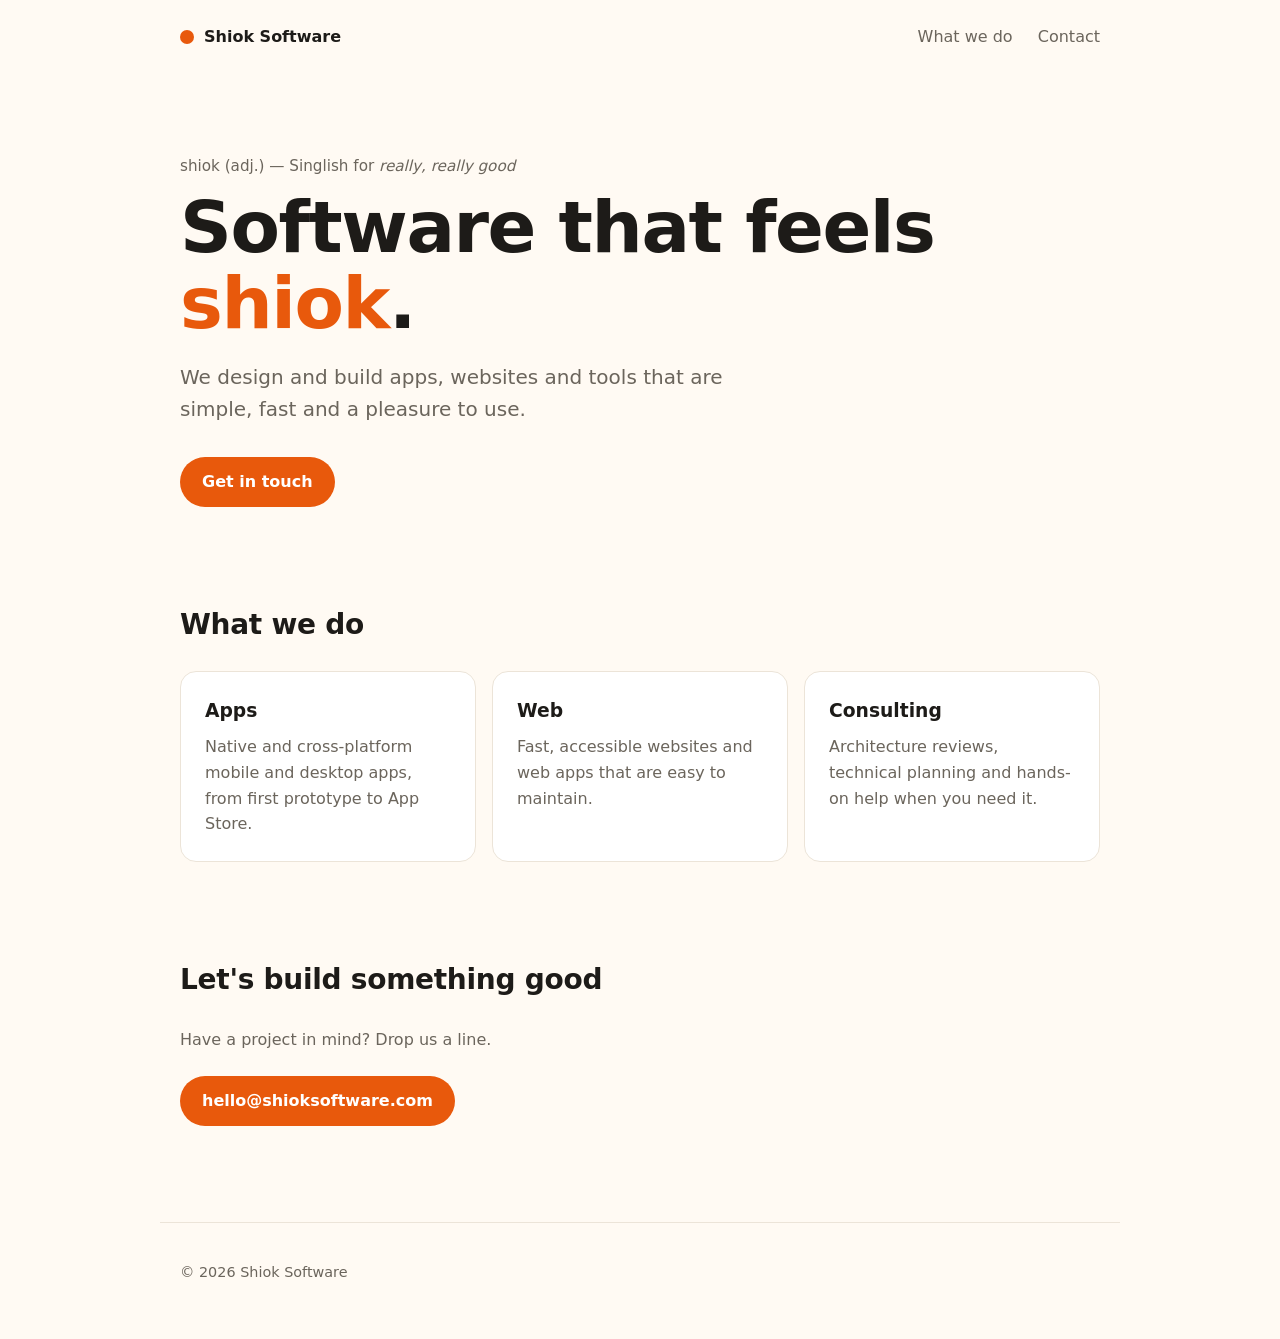
==== index.html @ 0a22ba6d "Initial static site for shioksoftware.com Co-Authored-By: Claude Opus 5.5 <noreply@anthropic.com>" ====
<!doctype html>
<html lang="en">
<head>
  <meta charset="utf-8">
  <meta name="viewport" content="width=device-width, initial-scale=1">
  <title>Shiok Software</title>
  <meta name="description" content="Shiok Software builds simple, reliable software that feels good to use.">
  <link rel="icon" href="favicon.svg" type="image/svg+xml">
  <meta property="og:title" content="Shiok Software">
  <meta property="og:description" content="Simple, reliable software that feels good to use.">
  <meta property="og:url" content="https://shioksoftware.com/">
  <link rel="stylesheet" href="style.css">
</head>
<body>
  <header class="wrap nav">
    <a class="logo" href="/"><span class="dot"></span>Shiok Software</a>
    <nav>
      <a href="#work">What we do</a>
      <a href="#contact">Contact</a>
    </nav>
  </header>

  <main>
    <section class="wrap hero">
      <p class="eyebrow">shiok (adj.) — Singlish for <em>really, really good</em></p>
      <h1>Software that feels <span class="accent">shiok</span>.</h1>
      <p class="lede">We design and build apps, websites and tools that are simple, fast and a pleasure to use.</p>
      <a class="btn" href="#contact">Get in touch</a>
    </section>

    <section id="work" class="wrap">
      <h2>What we do</h2>
      <div class="grid">
        <article class="card">
          <h3>Apps</h3>
          <p>Native and cross-platform mobile and desktop apps, from first prototype to App Store.</p>
        </article>
        <article class="card">
          <h3>Web</h3>
          <p>Fast, accessible websites and web apps that are easy to maintain.</p>
        </article>
        <article class="card">
          <h3>Consulting</h3>
          <p>Architecture reviews, technical planning and hands-on help when you need it.</p>
        </article>
      </div>
    </section>

    <section id="contact" class="wrap contact">
      <h2>Let's build something good</h2>
      <p>Have a project in mind? Drop us a line.</p>
      <a class="btn" href="mailto:hello@shioksoftware.com">hello@shioksoftware.com</a>
    </section>
  </main>

  <footer class="wrap footer">
    <p>&copy; <span id="year">2026</span> Shiok Software</p>
  </footer>

  <script>document.getElementById('year').textContent = new Date().getFullYear();</script>
</body>
</html>
---- style.css ----
:root {
  --bg: #fffaf3;
  --fg: #1d1b18;
  --muted: #6b655c;
  --card: #ffffff;
  --border: #ece4d8;
  --accent: #e8590c;
  --accent-fg: #ffffff;
}

@media (prefers-color-scheme: dark) {
  :root {
    --bg: #15130f;
    --fg: #f4efe7;
    --muted: #a59d91;
    --card: #1e1b16;
    --border: #2e2a23;
    --accent: #ff7a33;
    --accent-fg: #15130f;
  }
}

* { box-sizing: border-box; }

html { scroll-behavior: smooth; }

body {
  margin: 0;
  background: var(--bg);
  color: var(--fg);
  font-family: system-ui, -apple-system, "Segoe UI", Roboto, sans-serif;
  line-height: 1.6;
}

a { color: inherit; }

.wrap {
  max-width: 960px;
  margin: 0 auto;
  padding: 0 20px;
}

.nav {
  display: flex;
  align-items: center;
  justify-content: space-between;
  padding-top: 24px;
  padding-bottom: 24px;
}

.logo {
  display: flex;
  align-items: center;
  gap: 10px;
  font-weight: 700;
  text-decoration: none;
}

.dot {
  width: 14px;
  height: 14px;
  border-radius: 50%;
  background: var(--accent);
}

nav a {
  margin-left: 20px;
  color: var(--muted);
  text-decoration: none;
}

nav a:hover { color: var(--fg); }

.hero { padding-top: 80px; padding-bottom: 96px; }

.eyebrow {
  color: var(--muted);
  font-size: 0.95rem;
  margin: 0 0 12px;
}

h1 {
  font-size: clamp(2.4rem, 7vw, 4.5rem);
  line-height: 1.05;
  letter-spacing: -0.02em;
  margin: 0 0 20px;
}

.accent { color: var(--accent); }

.lede {
  font-size: 1.25rem;
  color: var(--muted);
  max-width: 560px;
  margin: 0 0 32px;
}

.btn {
  display: inline-block;
  background: var(--accent);
  color: var(--accent-fg);
  padding: 12px 22px;
  border-radius: 999px;
  font-weight: 600;
  text-decoration: none;
}

.btn:hover { filter: brightness(1.08); }

h2 {
  font-size: 1.75rem;
  letter-spacing: -0.01em;
  margin: 0 0 24px;
}

.grid {
  display: grid;
  grid-template-columns: repeat(auto-fit, minmax(240px, 1fr));
  gap: 16px;
}

.card {
  background: var(--card);
  border: 1px solid var(--border);
  border-radius: 16px;
  padding: 24px;
}

.card h3 { margin: 0 0 8px; }
.card p { margin: 0; color: var(--muted); }

.contact {
  padding-top: 96px;
  padding-bottom: 96px;
}

.contact p { color: var(--muted); margin: 0 0 24px; }

.footer {
  border-top: 1px solid var(--border);
  padding-top: 24px;
  padding-bottom: 40px;
  color: var(--muted);
  font-size: 0.9rem;
}

@media (max-width: 480px) {
  nav a { margin-left: 14px; }
  .hero { padding-top: 48px; padding-bottom: 64px; }
}
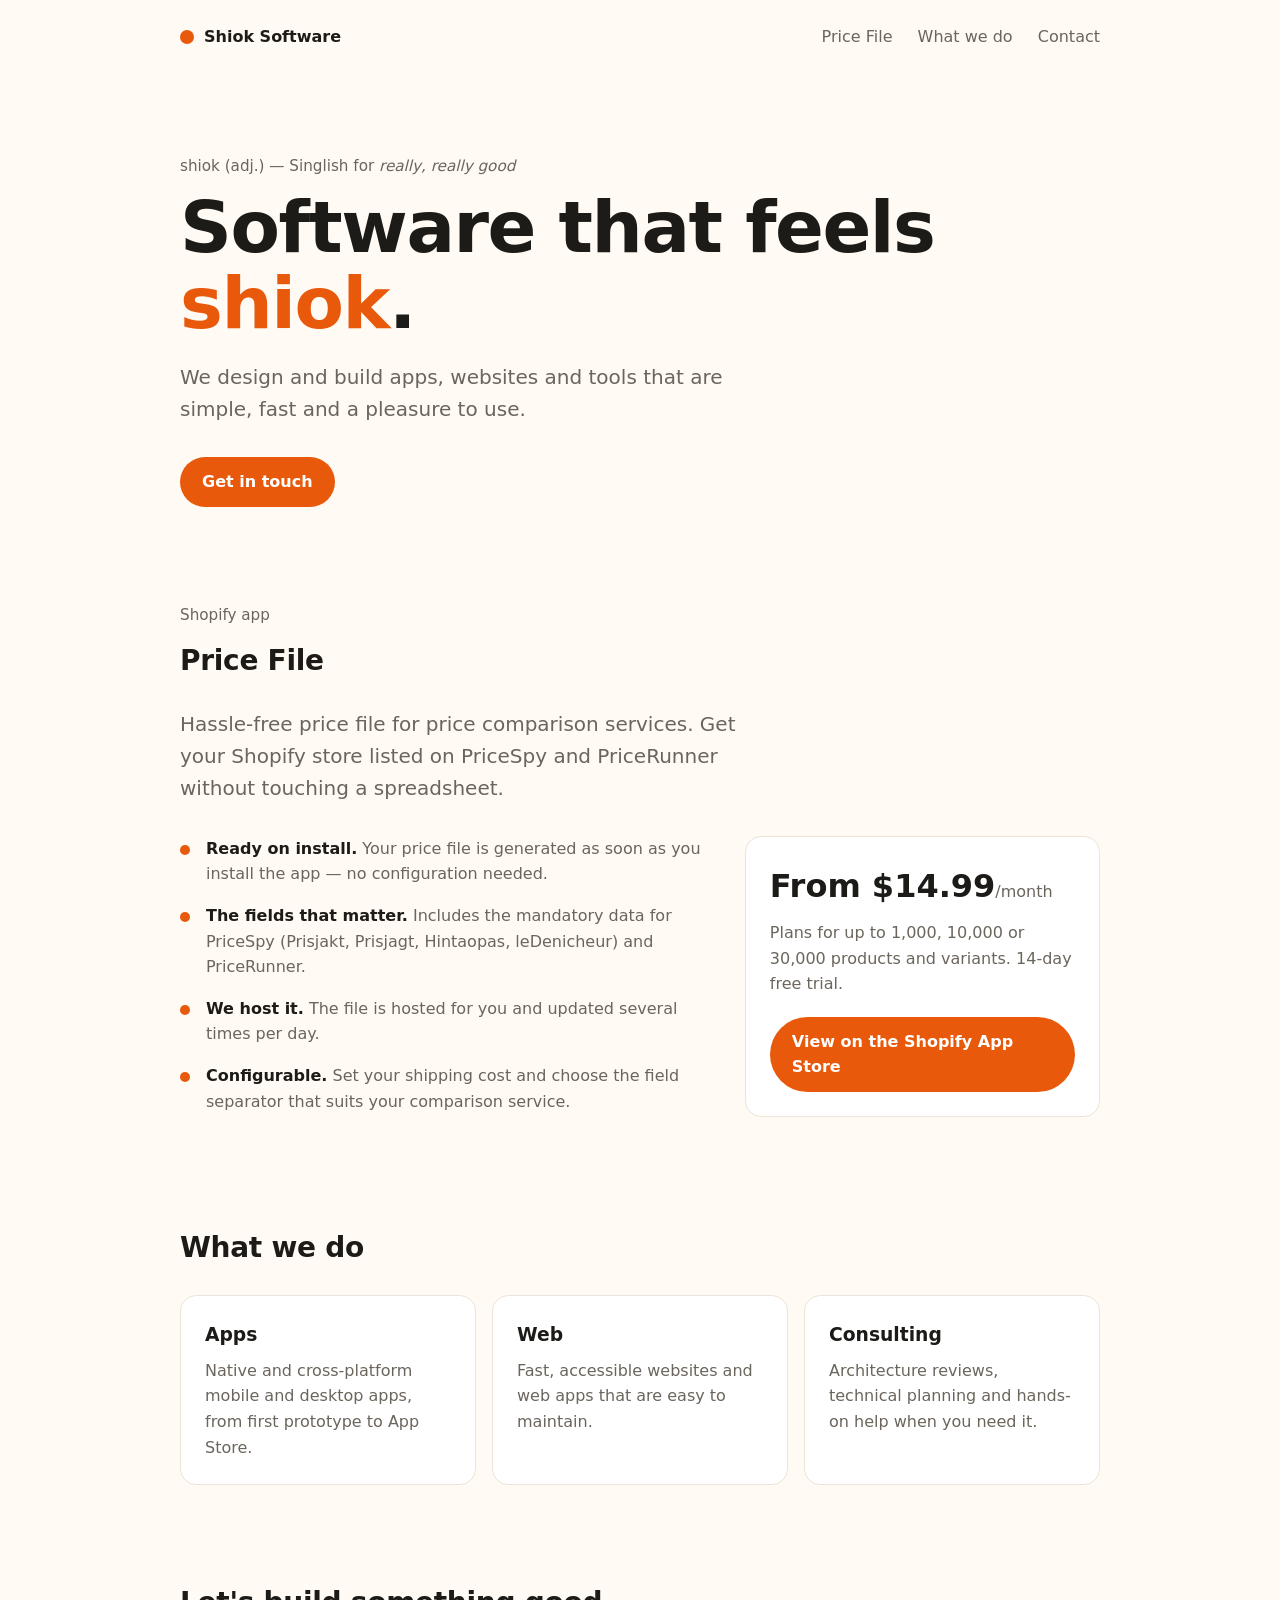
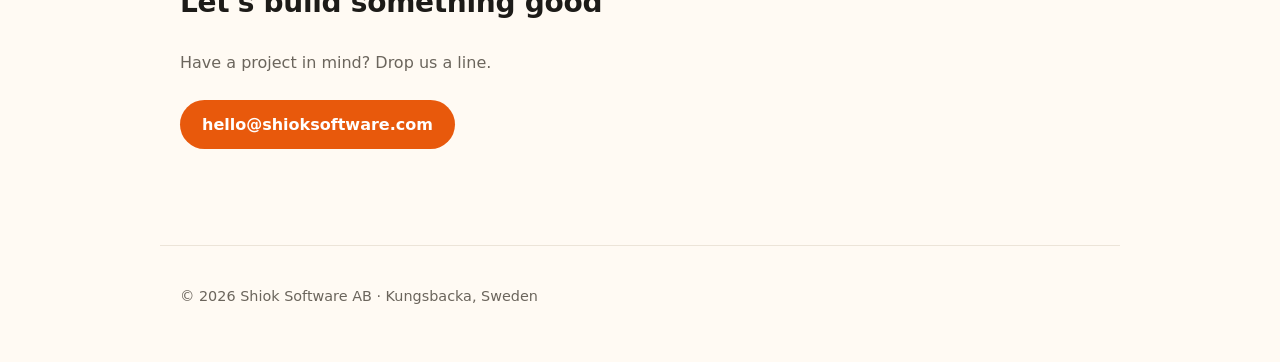
==== commit fdeb53b0: "Add Price File Shopify app section Co-Authored-By: Claude Opus 5.5 <noreply@anthropic.com>" ====
--- a/index.html
+++ b/index.html
@@ -15,6 +15,7 @@
   <header class="wrap nav">
     <a class="logo" href="/"><span class="dot"></span>Shiok Software</a>
     <nav>
+      <a href="#price-file">Price File</a>
       <a href="#work">What we do</a>
       <a href="#contact">Contact</a>
     </nav>
@@ -26,6 +27,25 @@
       <h1>Software that feels <span class="accent">shiok</span>.</h1>
       <p class="lede">We design and build apps, websites and tools that are simple, fast and a pleasure to use.</p>
       <a class="btn" href="#contact">Get in touch</a>
+    </section>
+
+    <section id="price-file" class="wrap product">
+      <p class="eyebrow">Shopify app</p>
+      <h2>Price File</h2>
+      <p class="lede">Hassle-free price file for price comparison services. Get your Shopify store listed on PriceSpy and PriceRunner without touching a spreadsheet.</p>
+      <div class="product-body">
+        <ul class="features">
+          <li><strong>Ready on install.</strong> Your price file is generated as soon as you install the app — no configuration needed.</li>
+          <li><strong>The fields that matter.</strong> Includes the mandatory data for PriceSpy (Prisjakt, Prisjagt, Hintaopas, leDenicheur) and PriceRunner.</li>
+          <li><strong>We host it.</strong> The file is hosted for you and updated several times per day.</li>
+          <li><strong>Configurable.</strong> Set your shipping cost and choose the field separator that suits your comparison service.</li>
+        </ul>
+        <div class="card price-card">
+          <p class="price">From $14.99<span>/month</span></p>
+          <p>Plans for up to 1,000, 10,000 or 30,000 products and variants. 14-day free trial.</p>
+          <a class="btn" href="https://apps.shopify.com/price-file">View on the Shopify App Store</a>
+        </div>
+      </div>
     </section>
 
     <section id="work" class="wrap">
@@ -54,7 +74,7 @@
   </main>
 
   <footer class="wrap footer">
-    <p>&copy; <span id="year">2026</span> Shiok Software</p>
+    <p>&copy; <span id="year">2026</span> Shiok Software AB · Kungsbacka, Sweden</p>
   </footer>
 
   <script>document.getElementById('year').textContent = new Date().getFullYear();</script>
--- a/style.css
+++ b/style.css
@@ -129,6 +129,62 @@
 .card h3 { margin: 0 0 8px; }
 .card p { margin: 0; color: var(--muted); }
 
+.product { padding-bottom: 96px; }
+
+.product .lede { margin-bottom: 32px; }
+
+.product-body {
+  display: grid;
+  grid-template-columns: 3fr 2fr;
+  gap: 32px;
+  align-items: start;
+}
+
+.features {
+  list-style: none;
+  margin: 0;
+  padding: 0;
+}
+
+.features li {
+  position: relative;
+  padding-left: 26px;
+  margin-bottom: 16px;
+  color: var(--muted);
+}
+
+.features li::before {
+  content: "";
+  position: absolute;
+  left: 0;
+  top: 0.55em;
+  width: 10px;
+  height: 10px;
+  border-radius: 50%;
+  background: var(--accent);
+}
+
+.features strong { color: var(--fg); }
+
+.price-card p { color: var(--muted); margin: 0 0 20px; }
+
+.price-card .price {
+  color: var(--fg);
+  font-size: 2rem;
+  font-weight: 700;
+  margin-bottom: 8px;
+}
+
+.price span {
+  font-size: 1rem;
+  font-weight: 400;
+  color: var(--muted);
+}
+
+@media (max-width: 720px) {
+  .product-body { grid-template-columns: 1fr; }
+}
+
 .contact {
   padding-top: 96px;
   padding-bottom: 96px;
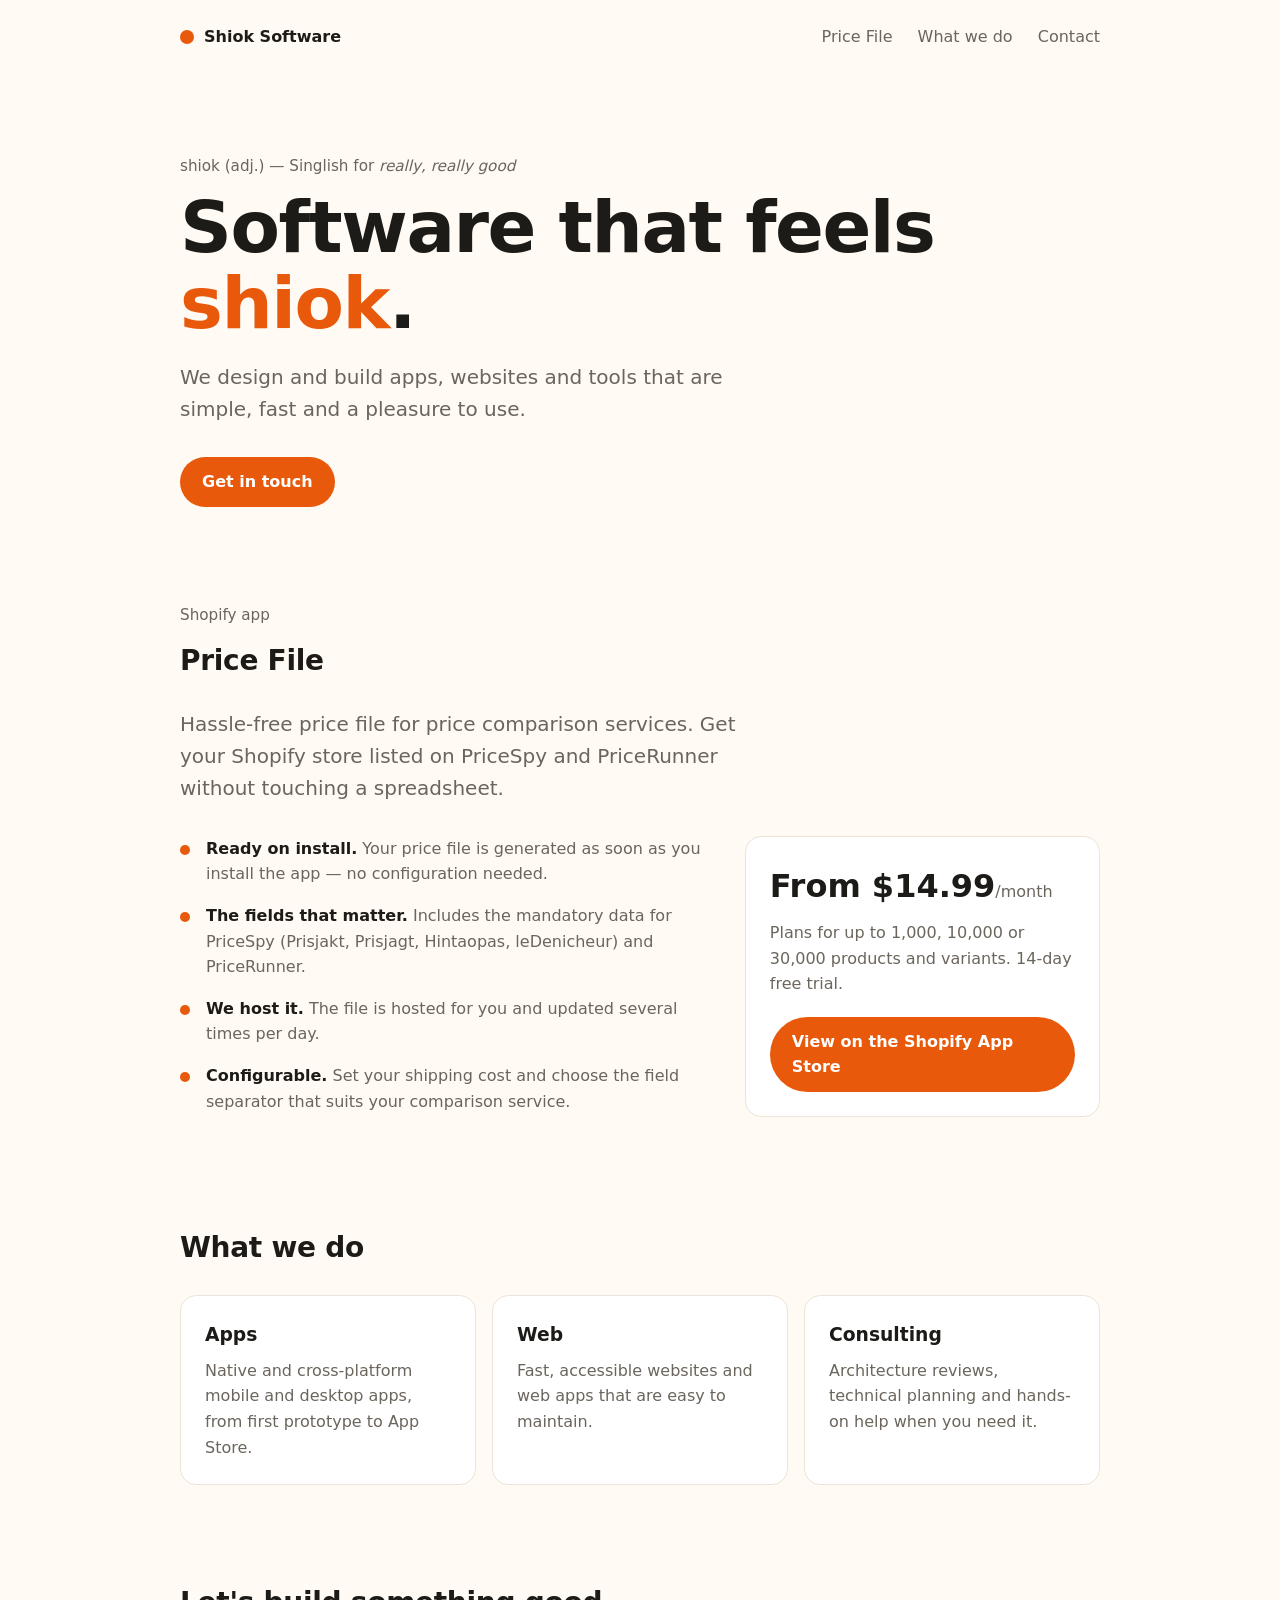
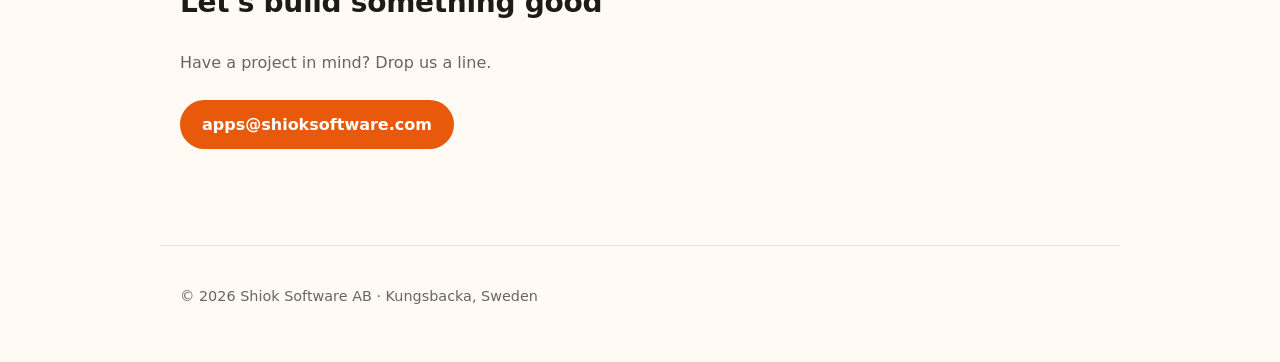
==== commit 9f70c888: "Use apps@shioksoftware.com as contact email Co-Authored-By: Claude Opus 5.5 <noreply@anthropic.com>" ====
--- a/index.html
+++ b/index.html
@@ -69,7 +69,7 @@
     <section id="contact" class="wrap contact">
       <h2>Let's build something good</h2>
       <p>Have a project in mind? Drop us a line.</p>
-      <a class="btn" href="mailto:hello@shioksoftware.com">hello@shioksoftware.com</a>
+      <a class="btn" href="mailto:apps@shioksoftware.com">apps@shioksoftware.com</a>
     </section>
   </main>
 
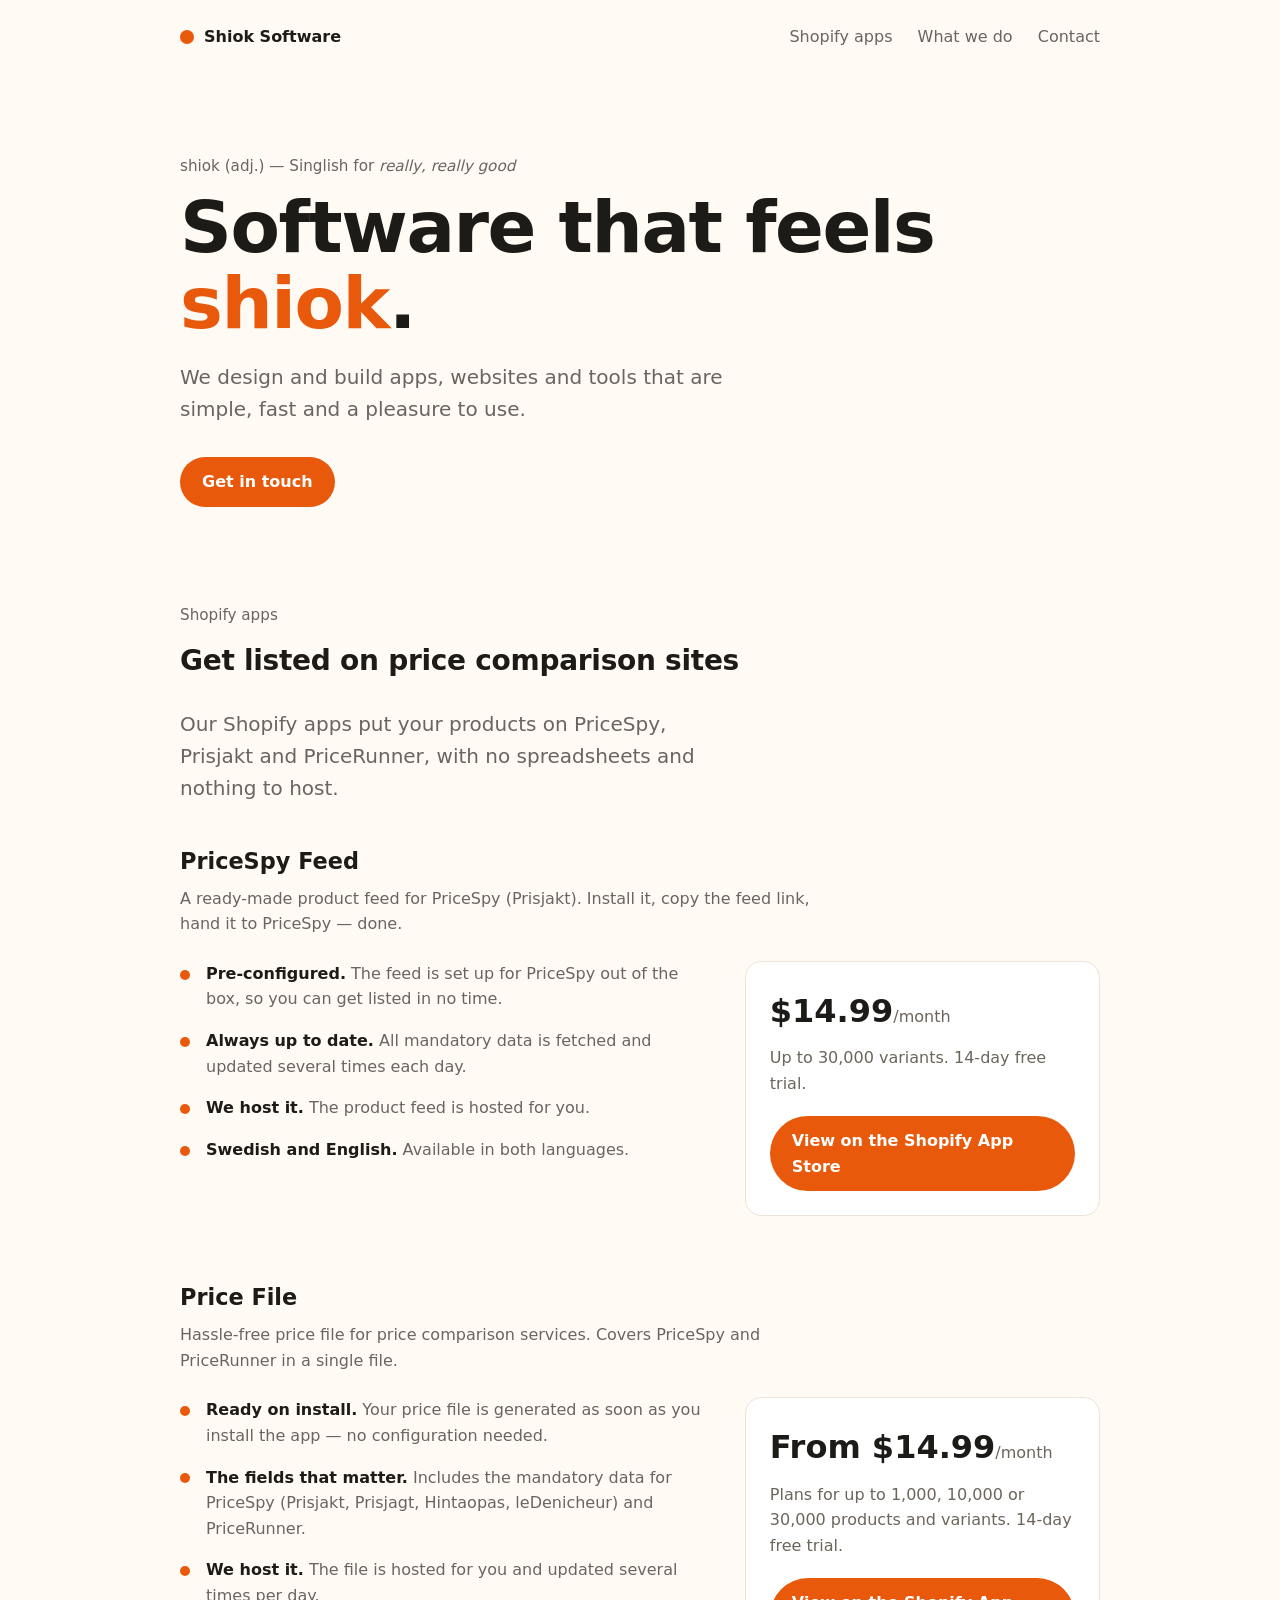
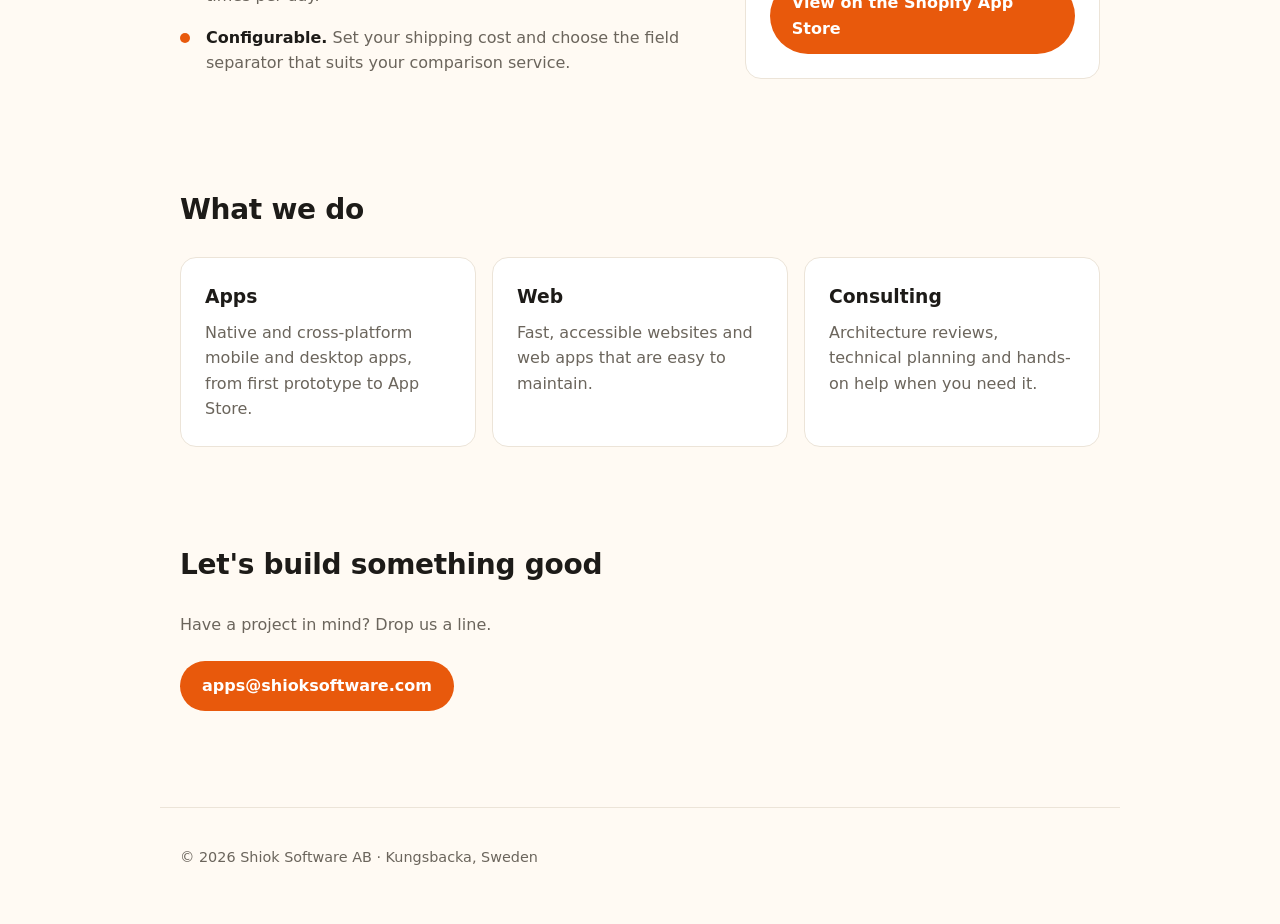
==== commit 6313bc64: "Add PriceSpy Feed app and group Shopify apps Co-Authored-By: Claude Opus 5.5 <noreply@anthropic.com>" ====
--- a/index.html
+++ b/index.html
@@ -15,7 +15,7 @@
   <header class="wrap nav">
     <a class="logo" href="/"><span class="dot"></span>Shiok Software</a>
     <nav>
-      <a href="#price-file">Price File</a>
+      <a href="#apps">Shopify apps</a>
       <a href="#work">What we do</a>
       <a href="#contact">Contact</a>
     </nav>
@@ -29,10 +29,33 @@
       <a class="btn" href="#contact">Get in touch</a>
     </section>
 
+    <section id="apps" class="wrap apps">
+      <p class="eyebrow">Shopify apps</p>
+      <h2>Get listed on price comparison sites</h2>
+      <p class="lede">Our Shopify apps put your products on PriceSpy, Prisjakt and PriceRunner, with no spreadsheets and nothing to host.</p>
+    </section>
+
+    <section id="pricespy-feed" class="wrap product">
+      <h3>PriceSpy Feed</h3>
+      <p class="tagline">A ready-made product feed for PriceSpy (Prisjakt). Install it, copy the feed link, hand it to PriceSpy — done.</p>
+      <div class="product-body">
+        <ul class="features">
+          <li><strong>Pre-configured.</strong> The feed is set up for PriceSpy out of the box, so you can get listed in no time.</li>
+          <li><strong>Always up to date.</strong> All mandatory data is fetched and updated several times each day.</li>
+          <li><strong>We host it.</strong> The product feed is hosted for you.</li>
+          <li><strong>Swedish and English.</strong> Available in both languages.</li>
+        </ul>
+        <div class="card price-card">
+          <p class="price">$14.99<span>/month</span></p>
+          <p>Up to 30,000 variants. 14-day free trial.</p>
+          <a class="btn" href="https://apps.shopify.com/pricespy-feed">View on the Shopify App Store</a>
+        </div>
+      </div>
+    </section>
+
     <section id="price-file" class="wrap product">
-      <p class="eyebrow">Shopify app</p>
-      <h2>Price File</h2>
-      <p class="lede">Hassle-free price file for price comparison services. Get your Shopify store listed on PriceSpy and PriceRunner without touching a spreadsheet.</p>
+      <h3>Price File</h3>
+      <p class="tagline">Hassle-free price file for price comparison services. Covers PriceSpy and PriceRunner in a single file.</p>
       <div class="product-body">
         <ul class="features">
           <li><strong>Ready on install.</strong> Your price file is generated as soon as you install the app — no configuration needed.</li>
--- a/style.css
+++ b/style.css
@@ -129,9 +129,22 @@
 .card h3 { margin: 0 0 8px; }
 .card p { margin: 0; color: var(--muted); }
 
-.product { padding-bottom: 96px; }
-
-.product .lede { margin-bottom: 32px; }
+.apps .lede { margin-bottom: 40px; }
+
+.product { padding-bottom: 64px; }
+
+.product h3 {
+  font-size: 1.4rem;
+  margin: 0 0 6px;
+}
+
+.tagline {
+  color: var(--muted);
+  max-width: 640px;
+  margin: 0 0 24px;
+}
+
+.product + #work { padding-top: 32px; }
 
 .product-body {
   display: grid;
